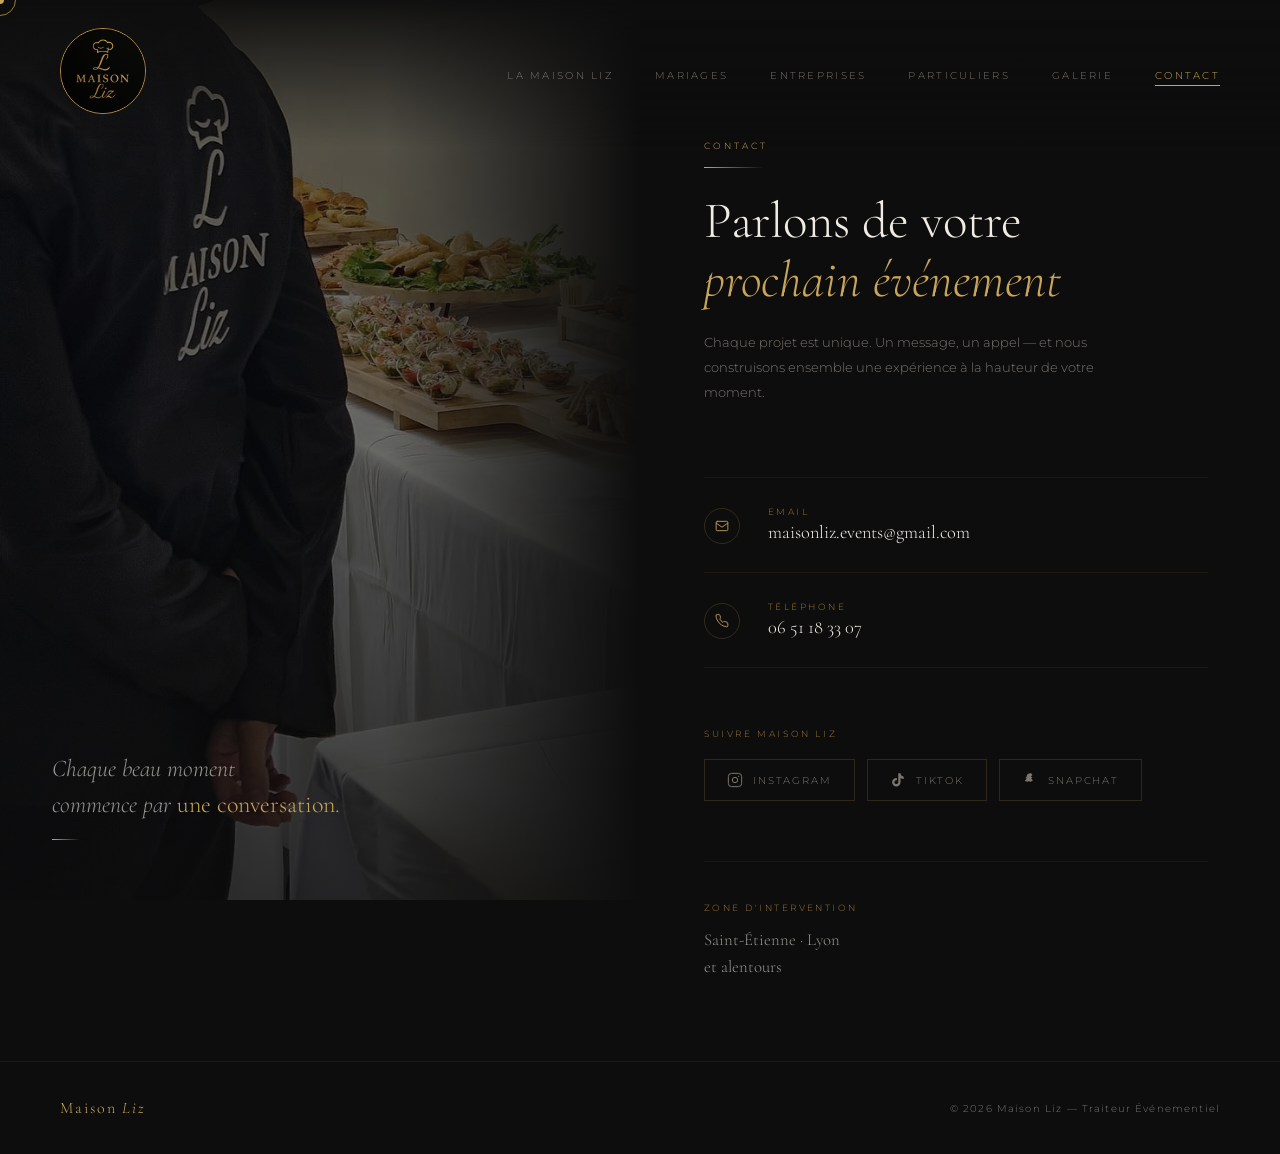
==== contact.html @ 55259a6e "Add files via upload" ====
<!DOCTYPE html>
<html lang="fr">
<head>
  <meta charset="UTF-8" />
  <meta name="viewport" content="width=device-width, initial-scale=1.0" />
  <title>Contact | Maison Liz</title>
  <link rel="preconnect" href="https://fonts.googleapis.com" />
  <link rel="preconnect" href="https://fonts.gstatic.com" crossorigin />
  <link href="https://fonts.googleapis.com/css2?family=Cormorant+Garamond:ital,wght@0,300;0,400;0,500;0,600;1,300;1,400&family=Montserrat:wght@200;300;400;500&display=swap" rel="stylesheet" />
  <link href="https://fonts.googleapis.com/css2?family=Cinzel:wght@400..900&family=Great+Vibes&display=swap" rel="stylesheet">
  <link rel="stylesheet" href="./styles.css">
  <link rel="icon" type="image/png" href="./assets/favicon.png">
  <meta name="description" content="Contactez Maison Liz pour imaginer ensemble une prestation traiteur élégante et adaptée à votre événement.">
  <meta property="og:image" content="./assets/contact.jpg">
</head>
<body>

  <div class="cursor" id="cursor"></div>
  <div class="cursor-ring" id="cursor-ring"></div>

  <!-- NAV -->
  <nav id="navbar">
    <a class="nav-logo" href="./index.html">
      <img src="./assets/logo.jpg" alt="Logo de Maison Liz">
    </a>
    <ul class="nav-links">
      <li><a href="./index.html">La Maison Liz</a></li>
      <li><a href="./mariages.html">Mariages</a></li>
      <li><a href="./entreprises.html">Entreprises</a></li>
      <li><a href="./particuliers.html">Particuliers</a></li>
      <li><a href="./galerie.html">Galerie</a></li>
      <li><a class="active" href="./contact.html">Contact</a></li>
    </ul>
    <button class="hamburger" id="hamburger" aria-label="Menu">
      <span></span><span></span><span></span>
    </button>
  </nav>

  <!-- MOBILE MENU -->
  <div class="mobile-menu" id="mobile-menu">
    <a onclick="closeMobile()" href="./index.html">La Maison Liz</a>
    <a onclick="closeMobile()" href="./mariages.html">Mariages</a>
    <a onclick="closeMobile()" href="./entreprises.html">Entreprises</a>
    <a onclick="closeMobile()" href="./particuliers.html">Particuliers</a>
    <a onclick="closeMobile()" href="./galerie.html">Galerie</a>
    <a class="active" onclick="closeMobile()" href="./contact.html">Contact</a>
  </div>

  <!-- ── LAYOUT PRINCIPAL ──────────────────────────────────── -->
  <div id="contact-page">

    <!-- COLONNE IMAGE -->
    <div class="contact-image-col">
      <div class="contact-image-photo"></div>
      <div class="contact-image-overlay"></div>
      <div class="contact-image-quote reveal">
        <p class="contact-image-quote-text">
          Chaque beau moment<br>commence par <em>une conversation.</em>
        </p>
        <div class="contact-image-quote-rule"></div>
      </div>
    </div>

    <!-- COLONNE CONTENU -->
    <div class="contact-content-col">

      <!-- Header -->
      <div class="contact-header reveal">
        <span class="section-label" style="margin-bottom:16px; display:block;">Contact</span>
        <div class="gold-rule" style="margin-bottom:24px;"></div>
        <h1 class="contact-title">
          Parlons de votre<br><em>prochain événement</em>
        </h1>
        <p class="contact-intro">
          Chaque projet est unique. Un message, un appel — et nous construisons
          ensemble une expérience à la hauteur de votre moment.
        </p>
      </div>

      <!-- Coordonnées -->
      <div class="contact-coords reveal reveal-delay-1">

        <a href="mailto:maisonliz.events@gmail.com" class="coord-item">
          <div class="coord-icon">
            <svg width="14" height="14" viewBox="0 0 24 24" fill="none"
              stroke="currentColor" stroke-width="1.5" stroke-linecap="round" stroke-linejoin="round">
              <rect x="2" y="4" width="20" height="16" rx="2"/>
              <path d="m2 7 10 7 10-7"/>
            </svg>
          </div>
          <div class="coord-body">
            <span class="coord-label">Email</span>
            <span class="coord-value">maisonliz.events@gmail.com</span>
          </div>
        </a>

        <a href="tel:+33651183307" class="coord-item">
          <div class="coord-icon">
            <svg width="14" height="14" viewBox="0 0 24 24" fill="none"
              stroke="currentColor" stroke-width="1.5" stroke-linecap="round" stroke-linejoin="round">
              <path d="M22 16.92v3a2 2 0 0 1-2.18 2 19.79 19.79 0 0 1-8.63-3.07A19.5 19.5 0 0 1 4.72 12 19.79 19.79 0 0 1 1.64 3.38 2 2 0 0 1 3.6 1h3a2 2 0 0 1 2 1.72c.127.96.361 1.903.7 2.81a2 2 0 0 1-.45 2.11L7.91 8.6a16 16 0 0 0 5.71 5.6l.92-.92a2 2 0 0 1 2.11-.45c.907.339 1.85.573 2.81.7A2 2 0 0 1 21.28 16"/>
            </svg>
          </div>
          <div class="coord-body">
            <span class="coord-label">Téléphone</span>
            <span class="coord-value">06 51 18 33 07</span>
          </div>
        </a>

      </div>

      <!-- Réseaux sociaux -->
      <div class="reveal reveal-delay-2">
        <span class="contact-socials-label">Suivre Maison Liz</span>
        <div class="contact-socials">

          <a href="https://www.instagram.com/maisonliz_events" target="_blank" class="social-btn">
            <span class="social-btn-icon">
              <svg class="icon-instagram" viewBox="0 0 24 24" width="16" height="16">
                <rect x="2" y="2" width="20" height="20" rx="5" ry="5"/>
                <circle cx="12" cy="12" r="4"/>
                <circle cx="17.5" cy="6.5" r="1" fill="currentColor" stroke="none"/>
              </svg>
            </span>
            Instagram
          </a>

          <a href="https://www.tiktok.com/@maisonliz_events" target="_blank" class="social-btn">
            <span class="social-btn-icon">
              <svg class="icon-tiktok" viewBox="0 0 24 24" width="16" height="16">
                <path d="M19.59 6.69a4.83 4.83 0 0 1-3.77-4.25V2h-3.45v13.67a2.89 2.89 0 0 1-2.88 2.5 2.89 2.89 0 0 1-2.89-2.89 2.89 2.89 0 0 1 2.89-2.89c.28 0 .54.04.79.1V9.01a6.33 6.33 0 0 0-.79-.05 6.34 6.34 0 0 0-6.34 6.34 6.34 6.34 0 0 0 6.34 6.34 6.34 6.34 0 0 0 6.33-6.34V9.05a8.17 8.17 0 0 0 4.78 1.53V7.13a4.85 4.85 0 0 1-1.01-.44z"/>
              </svg>
            </span>
            TikTok
          </a>

          <a href="https://www.snapchat.com/add/maisonliz_event" target="_blank" class="social-btn">
            <span class="social-btn-icon">
              <svg class="icon-snapchat" viewBox="0 0 24 24" width="16" height="16">
                <path d="M12.065 2C9.27 2 6.862 3.914 6.862 7.173v.78l-.83-.124c-.39-.062-.675.28-.675.624v.062c0 .344.22.625.57.75l.935.312c-.467 1.218-1.25 2.25-2.124 2.75-.312.187-.44.5-.312.843.249.624 1.03.936 2.186.78.094.5.44.843.936.843.22 0 .406-.062.623-.125.624-.25 1.155-.624 2.186-.624.97 0 1.56.374 2.186.624.217.063.404.125.623.125.78 0 1.093-.624 1.093-1.187.936.125 1.654-.125 1.935-.718.125-.312 0-.624-.312-.812-.873-.5-1.655-1.53-2.124-2.75l.935-.312c.344-.125.57-.405.57-.75v-.062c0-.344-.28-.687-.67-.625l-.836.125v-.78C17.137 3.914 14.733 2 12.065 2z"/>
              </svg>
            </span>
            Snapchat
          </a>

        </div>
      </div>

      <!-- Zone géographique -->
      <div class="contact-zone reveal reveal-delay-3">
        <span class="contact-zone-label">Zone d'intervention</span>
        <p class="contact-zone-text">
          Saint-Étienne · Lyon<br>
          et alentours
        </p>
      </div>

    </div>
  </div>

  <!-- FOOTER -->
  <footer>
    <span class="footer-logo">Maison <em style="font-style:italic">Liz</em></span>
    <span class="footer-copy">© 2026 Maison Liz — Traiteur Événementiel</span>
  </footer>

  <script>
    const cursor = document.getElementById('cursor');
    const ring   = document.getElementById('cursor-ring');
    let mx = 0, my = 0, rx = 0, ry = 0;
    document.addEventListener('mousemove', e => { mx = e.clientX; my = e.clientY; });
    function animCursor() {
      cursor.style.left = mx + 'px'; cursor.style.top = my + 'px';
      rx += (mx - rx) * .12; ry += (my - ry) * .12;
      ring.style.left = rx + 'px'; ring.style.top = ry + 'px';
      requestAnimationFrame(animCursor);
    }
    animCursor();

    const navbar = document.getElementById('navbar');
    window.addEventListener('scroll', () => {
      navbar.classList.toggle('scrolled', window.scrollY > 60);
    });

    const io = new IntersectionObserver(entries => {
      entries.forEach(e => {
        if (e.isIntersecting) { e.target.classList.add('visible'); io.unobserve(e.target); }
      });
    }, { threshold: .1 });
    document.querySelectorAll('.reveal').forEach(el => io.observe(el));

    const hamburger  = document.getElementById('hamburger');
    const mobileMenu = document.getElementById('mobile-menu');
    hamburger.addEventListener('click', () => mobileMenu.classList.toggle('open'));
    function closeMobile() { mobileMenu.classList.remove('open'); }
  </script>
</body>
</html>
---- styles.css ----
*, *::before, *::after { box-sizing: border-box; margin: 0; padding: 0; }

:root {
  --gold:       #c9a55a;
  --gold-light: #e8c97a;
  --gold-dim:   #9a7a3a;
  --dark:       #0d0d0d;
  --dark-2:     #141414;
  --dark-3:     #1a1a1a;
  --dark-4:     #222;
  --text:       #d4cfc8;
  --text-muted: #7a7570;
  --serif:      'Cormorant Garamond', Georgia, serif;
  --sans:       'Montserrat', sans-serif;
}

html { scroll-behavior: smooth; scroll-padding-top: calc(5.4rem + 28px) }

body {
  background: var(--dark);
  color: var(--text);
  font-family: var(--sans);
  font-weight: 300;
  overflow-x: hidden;
  cursor: none;
}

/* ─── CUSTOM CURSOR ─── */
.cursor {
  width: 8px; height: 8px;
  background: var(--gold);
  border-radius: 50%;
  position: fixed; top: 0; left: 0;
  pointer-events: none; z-index: 9999;
  transform: translate(-50%, -50%);
  transition: transform .15s ease, background .2s;
}
.cursor-ring {
  width: 32px; height: 32px;
  border: 1px solid var(--gold-dim);
  border-radius: 50%;
  position: fixed; top: 0; left: 0;
  pointer-events: none; z-index: 9998;
  transform: translate(-50%, -50%);
  transition: transform .4s ease, width .3s, height .3s, border-color .3s;
}
body:has(a:hover) .cursor-ring,
body:has(button:hover) .cursor-ring { width: 48px; height: 48px; border-color: var(--gold); }

/* ─── SCROLLBAR ─── */
::-webkit-scrollbar { width: 4px; }
::-webkit-scrollbar-track { background: var(--dark); }
::-webkit-scrollbar-thumb { background: var(--gold-dim); border-radius: 2px; }

/* ─── NAV ─── */
nav {
  position: fixed; top: 0; left: 0; right: 0;
  z-index: 100;
  padding: 28px 60px;
  display: flex; align-items: center; justify-content: space-between;
  background: linear-gradient(to bottom, rgba(13,13,13,.95) 0%, transparent 100%);
  transition: padding .4s, background .4s;
}
nav.scrolled {
  padding: 18px 60px;
  background: rgba(13,13,13,.97);
  border-bottom: 1px solid rgba(201,165,90,.12);
}
.nav-logo img {
  height: 5.4rem;
  border-radius: 50%;
  border: 1px solid #b88d46;
}
.nav-links { display: flex; gap: 42px; list-style: none; }
.nav-links a {
  font-size: .65rem;
  letter-spacing: .22em;
  text-transform: uppercase;
  color: var(--text-muted);
  text-decoration: none;
  transition: color .3s;
  position: relative;
}
.nav-links a::after {
  content: '';
  position: absolute; bottom: -4px; left: 0;
  width: 0; height: 1px;
  background: var(--gold);
  transition: width .3s ease;
}
.nav-links a:hover,
.mobile-menu a:hover,
.active { color: var(--gold) !important; }
.nav-links a:hover::after,
.active::after { width: 100% !important; }


/* ─── HERO ─── */
#hero {
  height: 100vh; min-height: 700px;
  display: flex; align-items: center; justify-content: center;
  position: relative; overflow: hidden;
  background: var(--dark);
}
.hero-bg {
  position: absolute; inset: 0;
  background:
    radial-gradient(ellipse 70% 60% at 50% 40%, rgba(201,165,90,.07) 0%, transparent 70%),
    radial-gradient(ellipse 40% 40% at 80% 20%, rgba(201,165,90,.04) 0%, transparent 60%);
}
.hero-grain {
  position: absolute; inset: 0;
  background-image: url("data:image/svg+xml,%3Csvg viewBox='0 0 256 256' xmlns='http://www.w3.org/2000/svg'%3E%3Cfilter id='n'%3E%3CfeTurbulence type='fractalNoise' baseFrequency='0.9' numOctaves='4' stitchTiles='stitch'/%3E%3C/filter%3E%3Crect width='100%25' height='100%25' filter='url(%23n)' opacity='0.04'/%3E%3C/svg%3E");
  opacity: .6;
  pointer-events: none;
}
.hero-line {
  position: absolute;
  background: linear-gradient(to right, transparent, var(--gold-dim), transparent);
  height: 1px; opacity: .25;
}
.hero-line:nth-child(1) { top: 22%; left: 5%; width: 25%; }
.hero-line:nth-child(2) { bottom: 28%; right: 5%; width: 20%; }
.hero-content {
  text-align: center; position: relative; z-index: 2;
  max-width: 800px; padding: 0 24px;
}
.hero-eyebrow {
  font-size: .6rem;
  letter-spacing: .35em;
  text-transform: uppercase;
  color: var(--gold);
  margin-bottom: 32px;
  opacity: 0;
  animation: fadeUp .9s .2s forwards;
}
.hero-title {
  font-family: "Cinzel", serif;
  font-size: clamp(3rem, 7vw, 6.5rem);
  font-weight: 300;
  line-height: 1.05;
  color: #f0ece4;
  margin-bottom: 8px;
  opacity: 0;
  animation: fadeUp 1s .4s forwards;
}
.hero-title span {
  color: var(--gold);
  font-style: italic;
  font-family: "Great Vibes", cursive;
}
.hero-sub {
  font-family: var(--serif);
  font-size: clamp(1rem, 2vw, 1.35rem);
  font-weight: 300;
  font-style: italic;
  color: var(--text-muted);
  margin-bottom: 52px;
  letter-spacing: .04em;
  opacity: 0;
  animation: fadeUp 1s .6s forwards;
}
.hero-divider {
  width: 1px; height: 60px;
  background: linear-gradient(to bottom, var(--gold), transparent);
  margin: 0 auto 52px;
  opacity: 0;
  animation: fadeIn 1s .8s forwards;
}

/* ─── BUTTONS ─── */
.btn-gold {
  display: inline-block;
  padding: 16px 44px;
  border: 1px solid var(--gold);
  color: var(--gold);
  font-family: var(--sans);
  font-size: .62rem;
  letter-spacing: .28em;
  text-transform: uppercase;
  text-decoration: none;
  background: transparent;
  cursor: none;
  position: relative;
  overflow: hidden;
  transition: color .4s;
  opacity: 0;
  animation: fadeUp 1s 1s forwards;
}
.btn-gold::before {
  content: '';
  position: absolute; inset: 0;
  background: var(--gold);
  transform: scaleX(0);
  transform-origin: left;
  transition: transform .4s ease;
  z-index: -1;
}
.btn-gold:hover { color: var(--dark); }
.btn-gold:hover::before { transform: scaleX(1); }

/* ─── SECTION BASE ─── */
section { padding: 120px 60px; }
.section-label {
  font-size: .58rem;
  letter-spacing: .32em;
  text-transform: uppercase;
  color: var(--gold);
  margin-bottom: 20px;
  display: block;
}
.section-title {
  font-family: var(--serif);
  font-size: clamp(2rem, 4vw, 3.2rem);
  font-weight: 300;
  color: #f0ece4;
  line-height: 1.2;
  margin-bottom: 28px;
}
.section-title em { color: var(--gold); font-style: italic; }
.section-body {
  font-size: .85rem;
  line-height: 1.9;
  color: var(--text-muted);
  max-width: 540px;
}
.gold-rule {
  width: 60px; height: 1px;
  background: linear-gradient(to right, var(--gold), transparent);
  margin-bottom: 32px;
}

/* ─── ABOUT ─── */
#about {
  display: grid; grid-template-columns: 1fr 1fr;
  gap: 80px; align-items: center;
  background: var(--dark-2);
  border-top: 1px solid rgba(201,165,90,.08);
  border-bottom: 1px solid rgba(201,165,90,.08);
}
.about-visual {
  position: relative;
  height: 460px;
}
.about-frame {
  position: absolute;
  border: 1px solid rgba(201,165,90,.25);
  border-radius: 2px;
}
.about-frame-1 {
  inset: 0;
  background: var(--dark-3);
  display: flex; align-items: center; justify-content: center;
  overflow: hidden;
}
.about-frame-2 {
  width: 70%; height: 70%;
  top: -24px; right: -24px;
  border-color: rgba(201,165,90,.12);
  pointer-events: none;
}
.about-logo-display {
  opacity: .75;
  filter: drop-shadow(0 0 40px rgba(201,165,90,.2));
  width: 100%; height: 100%;
  object-fit: cover;
  background: url("./assets/mains.jpg") bottom left / cover no-repeat;
}
.about-stat {
  margin-top: 48px;
  display: flex; gap: 48px;
}
.stat-num {
  font-family: var(--serif);
  font-size: 2.8rem;
  font-weight: 300;
  color: var(--gold);
  line-height: 1;
  display: block;
}
.stat-label {
  font-size: .6rem;
  letter-spacing: .2em;
  text-transform: uppercase;
  color: var(--text-muted);
  margin-top: 6px;
  display: block;
}

/* ─── IMAGE STRIP (homepage) ─── */
#image-strip {
  position: relative;
  height: 62vh; min-height: 420px;
  overflow: hidden;
  display: flex; align-items: flex-end;
}
.image-strip-photo {
  position: absolute; inset: 0;
  background: url('./assets/img4.jpg') center / cover no-repeat;
  transform: scale(1.06);
  filter: brightness(.55) saturate(.8);
  transition: transform 10s ease, filter .6s;
}
#image-strip:hover .image-strip-photo {
  transform: scale(1); filter: brightness(.65) saturate(.9);
}
.image-strip-overlay {
  position: absolute; inset: 0;
  background: linear-gradient(to top, rgba(13,13,13,.75) 0%, transparent 55%);
}
.image-strip-caption {
  position: relative; z-index: 2;
  padding: 56px 60px;
}
.image-strip-caption .strip-eyebrow {
  display: block;
  font-size: .58rem; letter-spacing: .32em; text-transform: uppercase;
  color: var(--gold); margin-bottom: 12px;
}
.image-strip-caption .strip-title {
  font-family: var(--serif);
  font-size: clamp(1.8rem, 4vw, 3.2rem);
  font-weight: 300; color: #f0ece4; line-height: 1.15;
}
.image-strip-caption .strip-title em { font-style: italic; color: var(--gold); }

/* ─── SIGNATURES ─── */
#signatures {
  background: var(--dark-2);
  border-top: 1px solid rgba(201,165,90,.08);
  border-bottom: 1px solid rgba(201,165,90,.08);
}
.signatures-header { margin-bottom: 72px; }
.signatures-grid {
  display: grid;
  grid-template-columns: repeat(3, 1fr);
  gap: 2px;
}
.sig-card {
  position: relative;
  aspect-ratio: 2 / 3;
  overflow: hidden;
  cursor: none;
}
.sig-card-photo {
  position: absolute; inset: 0;
  background-size: cover !important;
  background-position: center !important;
  filter: brightness(.5) saturate(.75);
  transform: scale(1.04);
  transition: transform .85s cubic-bezier(.25,.46,.45,.94), filter .6s;
}
.sig-card:hover .sig-card-photo {
  transform: scale(1); filter: brightness(.65) saturate(.9);
}
.sig-card-overlay {
  position: absolute; inset: 0;
  background: linear-gradient(to top, rgba(13,13,13,.82) 0%, rgba(13,13,13,.1) 55%, transparent 100%);
  transition: background .5s;
}
.sig-card:hover .sig-card-overlay {
  background: linear-gradient(to top, rgba(13,13,13,.88) 0%, rgba(13,13,13,.2) 55%, transparent 100%);
}
.sig-card-body {
  position: absolute; bottom: 0; left: 0; right: 0;
  padding: 36px 32px;
}
.sig-card-num {
  font-family: var(--serif);
  font-size: 4rem; font-weight: 300; line-height: 1;
  color: rgba(201,165,90,.12);
  display: block; margin-bottom: 2px;
  transition: color .4s;
}
.sig-card:hover .sig-card-num { color: rgba(201,165,90,.2); }
.sig-card-label {
  display: block; font-size: .55rem;
  letter-spacing: .3em; text-transform: uppercase;
  color: var(--gold); margin-bottom: 10px;
}
.sig-card-title {
  font-family: var(--serif);
  font-size: 1.65rem; font-weight: 400;
  color: #f0ece4; line-height: 1.15; margin-bottom: 14px;
}
.sig-card-desc {
  font-size: .75rem; font-weight: 300; line-height: 1.75;
  color: rgba(212,207,200,.5);
  max-height: 0; overflow: hidden;
  transition: max-height .55s ease, opacity .45s ease;
  opacity: 0;
}
.sig-card:hover .sig-card-desc { max-height: 90px; opacity: 1; }
.sig-card-link {
  display: inline-flex; align-items: center; gap: 8px;
  font-size: .58rem; letter-spacing: .2em; text-transform: uppercase;
  color: var(--gold); text-decoration: none;
  margin-top: 18px;
  opacity: 0; transform: translateY(6px);
  transition: opacity .4s .05s, transform .4s .05s, gap .3s;
}
.sig-card-link::after { content: '→'; }
.sig-card:hover .sig-card-link { opacity: 1; transform: translateY(0); }
.sig-card-link:hover { gap: 14px; }
.sig-photo-1 { background: url('./assets/mariages.jpg'); }
.sig-photo-2 { background: url('./assets/entreprises.jpg'); background-position: bottom !important; }
.sig-photo-3 { background: url('./assets/particuliers.jpg'); }

/* ─── PAGE HEADERS (sub-pages) ─── */
#page-header-mariages { padding: 160px 60px 80px; }
#page-header-entreprises {
  padding: 160px 60px 80px;
  border-bottom: 1px solid rgba(201,165,90,.07);
}
#page-header-part {
  padding: 160px 60px 80px;
  border-bottom: 1px solid rgba(201,165,90,.07);
}
.ph-body {
  margin-top: 20px;
  font-size: .85rem; font-weight: 300; line-height: 1.95;
  color: var(--text-muted); max-width: 520px;
}

/* ─── IMAGE STRIPS (entreprises & particuliers) ─── */
#image-strip-ent,
#image-strip-part {
  position: relative;
  height: 58vh; min-height: 380px;
  overflow: hidden; display: flex; align-items: flex-end;
}
.ent-strip-photo {
  position: absolute; inset: 0;
  background: url('./assets/img6.jpg') center / cover no-repeat;
  filter: brightness(.45) saturate(.75);
  transform: scale(1.05);
  transition: transform 10s ease, filter .6s;
}
#image-strip-ent:hover .ent-strip-photo {
  transform: scale(1); filter: brightness(.58) saturate(.85);
}
.ent-strip-overlay,
.part-strip-overlay {
  position: absolute; inset: 0;
  background: linear-gradient(to top, rgba(13,13,13,.8) 0%, transparent 55%);
}
.ent-strip-caption,
.part-strip-caption {
  position: relative; z-index: 2; padding: 52px 60px;
}
.ent-strip-eyebrow,
.part-strip-eyebrow {
  display: block; font-size: .58rem; letter-spacing: .32em;
  text-transform: uppercase; color: var(--gold); margin-bottom: 10px;
}
.ent-strip-title,
.part-strip-title {
  font-family: var(--serif);
  font-size: clamp(1.6rem, 3.5vw, 2.8rem); font-weight: 300;
  color: #f0ece4; line-height: 1.15;
}
.ent-strip-title em,
.part-strip-title em { font-style: italic; color: var(--gold); }

.part-strip-photo {
  position: absolute; inset: 0;
  background: url('./assets/img4.jpg') center / cover no-repeat;
  filter: brightness(.45) saturate(.8);
  transform: scale(1.05);
  transition: transform 10s ease, filter .6s;
}
#image-strip-part:hover .part-strip-photo {
  transform: scale(1); filter: brightness(.6) saturate(.9);
}

/* ─── PRESTATIONS CORPORATE (entreprises) ─── */
#prestations-ent {
  background: var(--dark-2);
  border-top: 1px solid rgba(201,165,90,.08);
  border-bottom: 1px solid rgba(201,165,90,.08);
}
.pe-header { margin-bottom: 80px; }
.pe-grid {
  display: grid;
  grid-template-columns: repeat(2, 1fr);
  gap: 2px;
}
.pe-card {
  background: var(--dark-3);
  padding: 52px 48px;
  position: relative; overflow: hidden;
  transition: background .4s;
}
.pe-card::after {
  content: '';
  position: absolute; bottom: 0; left: 0; right: 0; height: 1px;
  background: linear-gradient(to right, transparent, var(--gold), transparent);
  transform: scaleX(0); transform-origin: center;
  transition: transform .6s ease;
}
.pe-card:hover { background: var(--dark-4); }
.pe-card:hover::after { transform: scaleX(1); }
.pe-card-icon {
  font-size: .6rem; letter-spacing: .28em; text-transform: uppercase;
  color: var(--gold-dim); display: block; margin-bottom: 20px;
}
.pe-card-title {
  font-family: var(--serif);
  font-size: 1.55rem; font-weight: 400;
  color: #f0ece4; margin-bottom: 14px;
}
.pe-card-desc {
  font-size: .8rem; font-weight: 300; line-height: 1.9;
  color: var(--text-muted);
}
.pe-card-tag {
  display: inline-block; margin-top: 24px;
  font-size: .55rem; letter-spacing: .22em; text-transform: uppercase;
  color: var(--gold-dim); border: 1px solid rgba(201,165,90,.18);
  padding: 6px 16px;
}

/* ─── ENGAGEMENTS (entreprises) ─── */
#engagements-ent {
  display: grid; grid-template-columns: 1fr 1fr;
  min-height: 62vh; align-items: stretch;
}
.eng-image {
  position: relative; overflow: hidden;
}
.eng-image-photo {
  position: absolute; inset: 0;
  background: url('./assets/img2.jpg') center bottom / cover no-repeat;
  filter: brightness(.4) saturate(.7);
  transform: scale(1.05);
  transition: transform 9s ease;
}
#engagements-ent:hover .eng-image-photo { transform: scale(1); }
.eng-image-fade {
  position: absolute; inset: 0;
  background: linear-gradient(to right, transparent 55%, var(--dark) 100%);
}
.eng-text {
  padding: 100px 80px 100px 60px;
  display: flex; flex-direction: column; justify-content: center;
}
.eng-list {
  list-style: none; margin-top: 36px;
  display: flex; flex-direction: column;
}
.eng-item {
  display: flex; align-items: baseline; gap: 16px;
  padding: 24px 0;
  border-bottom: 1px solid rgba(201,165,90,.07);
}
.eng-item:last-child { border-bottom: none; }
.eng-bullet {
  flex-shrink: 0; width: 4px; height: 4px;
  border-radius: 50%; background: var(--gold); margin-top: 9px;
}
.eng-item strong {
  display: block; font-weight: 400;
  font-family: var(--serif);
  font-size: 1.1rem; color: #f0ece4; margin-bottom: 5px;
}
.eng-item span {
  font-size: .8rem; font-weight: 300; line-height: 1.8;
  color: var(--text-muted);
}

/* ─── CHIFFRES (entreprises) ─── */
#chiffres-ent {
  display: grid; grid-template-columns: repeat(4, 1fr);
  gap: 1px; background: rgba(201,165,90,.08);
  padding: 0;
}
.chiffre-block {
  background: var(--dark);
  padding: 64px 48px;
  display: flex; flex-direction: column;
  align-items: flex-start; gap: 8px;
  border-top: 1px solid rgba(201,165,90,.08);
  border-bottom: 1px solid rgba(201,165,90,.08);
  transition: background .4s;
}
.chiffre-block:hover { background: var(--dark-2); }
.chiffre-num {
  font-family: var(--serif);
  font-size: clamp(2.2rem, 4vw, 3.5rem); font-weight: 300;
  color: var(--gold); line-height: 1;
}
.chiffre-label {
  font-size: .62rem; letter-spacing: .2em; text-transform: uppercase;
  color: var(--text-muted); margin-top: 2px;
}

/* ─── IMAGE PLEINE LARGEUR (mariages) ─── */
#mariage-fullimg {
  position: relative; height: 55vh; min-height: 380px; overflow: hidden;
  display: flex; align-items: flex-end;
}
.mariage-fullimg-photo {
  position: absolute; inset: 0;
  background: url('./assets/img1.jpg') center / cover no-repeat;
  filter: brightness(.5) saturate(.8);
  transform: scale(1.05);
  transition: transform 10s ease;
}
#mariage-fullimg:hover .mariage-fullimg-photo { transform: scale(1); }
.mariage-fullimg-overlay {
  position: absolute; inset: 0;
  background: linear-gradient(to top, rgba(13,13,13,.8) 0%, transparent 55%);
}
.mariage-fullimg-caption {
  position: relative; z-index: 2; padding: 52px 60px;
}
.mariage-fullimg-caption .cap-eyebrow {
  display: block; font-size: .58rem; letter-spacing: .32em;
  text-transform: uppercase; color: var(--gold); margin-bottom: 10px;
}
.mariage-fullimg-caption .cap-title {
  font-family: var(--serif);
  font-size: clamp(1.6rem, 3.5vw, 2.8rem); font-weight: 300;
  color: #f0ece4; line-height: 1.15;
}
.mariage-fullimg-caption .cap-title em { font-style: italic; color: var(--gold); }

/* ─── ACCOMPAGNEMENT (mariages) ─── */
#accompagnement {
  background: var(--dark-2);
  border-top: 1px solid rgba(201,165,90,.08);
  display: grid; grid-template-columns: 1fr 1fr;
  min-height: 70vh; align-items: stretch;
}
.acc-image {
  position: relative; overflow: hidden;
}
.acc-image-photo {
  position: absolute; inset: 0;
  background: url('./assets/accompagnement.jpg') center / cover no-repeat;
  filter: brightness(.45) saturate(.75);
  transform: scale(1.05);
  transition: transform 8s ease;
}
#accompagnement:hover .acc-image-photo { transform: scale(1); }
.acc-image-fade {
  position: absolute; inset: 0;
  background: linear-gradient(to right, transparent 60%, var(--dark-2) 100%);
}
.acc-text {
  padding: 100px 80px 100px 60px;
  display: flex; flex-direction: column; justify-content: center;
}
.acc-list {
  list-style: none; margin-top: 36px;
  display: flex; flex-direction: column; gap: 22px;
}
.acc-list li {
  display: flex; align-items: baseline; gap: 16px;
  font-size: .82rem; font-weight: 300; line-height: 1.75;
  color: var(--text-muted);
  padding-bottom: 22px;
  border-bottom: 1px solid rgba(201,165,90,.07);
}
.acc-list li:last-child { border-bottom: none; padding-bottom: 0; }
.acc-list-bullet {
  flex-shrink: 0;
  width: 4px; height: 4px; border-radius: 50%;
  background: var(--gold); margin-top: 8px;
}
.acc-list strong {
  display: block; font-weight: 400;
  font-family: var(--serif);
  font-size: 1.1rem; color: #f0ece4; margin-bottom: 4px;
}

/* ─── CITATIONS ─── */
#citation-mariage {
  padding: 110px 60px;
  text-align: center;
  position: relative; overflow: hidden;
}
#citation-mariage::before {
  content: '❧';
  position: absolute; top: -10%; left: 50%;
  transform: translateX(-50%);
  font-size: 28vw; color: rgba(201,165,90,.025);
  pointer-events: none; user-select: none; line-height: 1;
}
.citation-inner { max-width: 720px; margin: 0 auto; position: relative; }
.citation-mark {
  font-family: var(--serif);
  font-size: 6rem; line-height: .4;
  color: rgba(201,165,90,.18); display: block; margin-bottom: 20px;
}
.citation-text {
  font-family: var(--serif);
  font-size: clamp(1.4rem, 3vw, 2.1rem);
  font-weight: 300; font-style: italic;
  color: #f0ece4; line-height: 1.55;
}
.citation-text em { color: var(--gold); font-style: normal; }
.citation-author {
  display: block; margin-top: 28px;
  font-size: .6rem; letter-spacing: .28em; text-transform: uppercase;
  color: var(--text-muted);
}
.citation-rule {
  width: 32px; height: 1px;
  background: linear-gradient(to right, transparent, var(--gold), transparent);
  margin: 20px auto 0;
}

#citation-part {
  text-align: center; position: relative; overflow: hidden;
}
#citation-part::before {
  content: '❧';
  position: absolute; top: -8%; left: 50%;
  transform: translateX(-50%);
  font-size: 26vw; color: rgba(201,165,90,.025);
  pointer-events: none; user-select: none; line-height: 1;
}
.cit-inner { max-width: 680px; margin: 0 auto; position: relative; }
.cit-mark {
  font-family: var(--serif);
  font-size: 5.5rem; line-height: .35;
  color: rgba(201,165,90,.15); display: block; margin-bottom: 18px;
}
.cit-text {
  font-family: var(--serif);
  font-size: clamp(1.35rem, 2.8vw, 2rem);
  font-weight: 300; font-style: italic;
  color: #f0ece4; line-height: 1.6;
}
.cit-text em { color: var(--gold); font-style: normal; }
.cit-rule {
  width: 32px; height: 1px;
  background: linear-gradient(to right, transparent, var(--gold), transparent);
  margin: 24px auto 0;
}

/* ─── IMAGE PLEINE LARGEUR (particuliers) ─── */
#part-fullimg {
  position: relative; height: 52vh; min-height: 360px;
  overflow: hidden; display: flex; align-items: flex-end;
}
.part-fullimg-photo {
  position: absolute; inset: 0;
  background: url('./assets/img7.jpg') center / cover no-repeat;
  filter: brightness(.45) saturate(.75);
  transform: scale(1.05);
  transition: transform 10s ease;
}
#part-fullimg:hover .part-fullimg-photo { transform: scale(1); }
.part-fullimg-overlay {
  position: absolute; inset: 0;
  background: linear-gradient(to top, rgba(13,13,13,.78) 0%, transparent 52%);
}
.part-fullimg-caption {
  position: relative; z-index: 2; padding: 52px 60px;
}
.part-fullimg-eyebrow {
  display: block; font-size: .58rem; letter-spacing: .32em;
  text-transform: uppercase; color: var(--gold); margin-bottom: 10px;
}
.part-fullimg-title {
  font-family: var(--serif);
  font-size: clamp(1.6rem, 3.5vw, 2.8rem); font-weight: 300;
  color: #f0ece4; line-height: 1.15;
}
.part-fullimg-title em { font-style: italic; color: var(--gold); }

/* ─── COMMENT ÇA MARCHE (particuliers) ─── */
#comment-ca-marche {
  background: var(--dark-2);
  border-top: 1px solid rgba(201,165,90,.08);
  border-bottom: 1px solid rgba(201,165,90,.08);
  display: grid; grid-template-columns: 1fr 1fr;
  min-height: 60vh; align-items: stretch;
}
.ccm-text {
  padding: 100px 80px 100px 60px;
  display: flex; flex-direction: column; justify-content: center;
}
.ccm-steps {
  margin-top: 40px;
  display: flex; flex-direction: column;
}
.ccm-step {
  display: flex; gap: 24px; align-items: baseline;
  padding: 24px 0;
  border-bottom: 1px solid rgba(201,165,90,.07);
}
.ccm-step:last-child { border-bottom: none; }
.ccm-step-num {
  font-family: var(--serif);
  font-size: 1.8rem; font-weight: 300; line-height: 1;
  color: rgba(201,165,90,.3); flex-shrink: 0; width: 28px;
}
.ccm-step-title {
  font-family: var(--serif);
  font-size: 1.1rem; font-weight: 400;
  color: #f0ece4; margin-bottom: 5px;
  display: block;
}
.ccm-step-text {
  font-size: .8rem; font-weight: 300; line-height: 1.8;
  color: var(--text-muted);
}
.ccm-image {
  position: relative; overflow: hidden;
  background: var(--dark-3);
}
.ccm-image-photo {
  position: absolute; inset: 0;
  background: url('./assets/img3.jpg') center / cover no-repeat;
  filter: brightness(.4) saturate(.7);
  transform: scale(1.05);
  transition: transform 9s ease;
}
#comment-ca-marche:hover .ccm-image-photo { transform: scale(1); }
.ccm-image-fade {
  position: absolute; inset: 0;
  background: linear-gradient(to left, transparent 55%, var(--dark-2) 100%);
}

/* ─── CTA CONTACT (mariages, entreprises, particuliers) ─── */
#cta-mariage,
#cta-ent,
#cta-part {
  text-align: center;
  background: var(--dark-2);
  border-top: 1px solid rgba(201,165,90,.08);
}

.cta-m-inner { max-width: 560px; margin: 0 auto; }
.cta-m-label {
  display: block; font-size: .58rem; letter-spacing: .32em;
  text-transform: uppercase; color: var(--gold); margin-bottom: 20px;
}
.cta-m-title {
  font-family: var(--serif);
  font-size: clamp(2rem, 4vw, 3rem); font-weight: 300;
  color: #f0ece4; line-height: 1.2; margin-bottom: 20px;
}
.cta-m-title em { font-style: italic; color: var(--gold); }
.cta-m-body {
  font-size: .82rem; font-weight: 300; line-height: 1.9;
  color: var(--text-muted); margin-bottom: 52px;
}
.cta-m-actions {
  display: flex; justify-content: center; align-items: center;
  gap: 32px; flex-wrap: wrap;
}
.cta-m-divider {
  width: 1px; height: 24px; background: rgba(201,165,90,.2);
}
.cta-m-contact-item { text-align: center; }
.cta-m-contact-label {
  display: block; font-size: .52rem; letter-spacing: .28em;
  text-transform: uppercase; color: var(--gold-dim); margin-bottom: 8px;
}
.cta-m-contact-value {
  font-family: var(--serif);
  font-size: 1rem; color: var(--text);
  text-decoration: none; transition: color .3s;
}
.cta-m-contact-value:hover { color: var(--gold); }

.cta-e-inner { max-width: 580px; margin: 0 auto; }
.cta-e-title {
  font-family: var(--serif);
  font-size: clamp(2rem, 4vw, 3rem); font-weight: 300;
  color: #f0ece4; line-height: 1.2; margin-bottom: 20px;
}
.cta-e-title em { font-style: italic; color: var(--gold); }
.cta-e-body {
  font-size: .82rem; font-weight: 300; line-height: 1.9;
  color: var(--text-muted); margin-bottom: 52px;
}
.cta-e-actions {
  display: flex; justify-content: center; align-items: center;
  gap: 32px; flex-wrap: wrap;
}
.cta-e-sep { width: 1px; height: 24px; background: rgba(201,165,90,.2); }
.cta-e-contact { text-align: center; }
.cta-e-contact-label {
  display: block; font-size: .52rem; letter-spacing: .28em;
  text-transform: uppercase; color: var(--gold-dim); margin-bottom: 8px;
}
.cta-e-contact-value {
  font-family: var(--serif);
  font-size: 1rem; color: var(--text);
  text-decoration: none; transition: color .3s;
}
.cta-e-contact-value:hover { color: var(--gold); }

.cta-p-inner { max-width: 560px; margin: 0 auto; }
.cta-p-title {
  font-family: var(--serif);
  font-size: clamp(2rem, 4vw, 3rem); font-weight: 300;
  color: #f0ece4; line-height: 1.2; margin-bottom: 20px;
}
.cta-p-title em { font-style: italic; color: var(--gold); }
.cta-p-body {
  font-size: .82rem; font-weight: 300; line-height: 1.9;
  color: var(--text-muted); margin-bottom: 52px;
}
.cta-p-actions {
  display: flex; justify-content: center; align-items: center;
  gap: 32px; flex-wrap: wrap;
}
.cta-p-sep { width: 1px; height: 24px; background: rgba(201,165,90,.2); }
.cta-p-contact { text-align: center; }
.cta-p-contact-label {
  display: block; font-size: .52rem; letter-spacing: .28em;
  text-transform: uppercase; color: var(--gold-dim); margin-bottom: 8px;
}
.cta-p-contact-value {
  font-family: var(--serif);
  font-size: 1rem; color: var(--text);
  text-decoration: none; transition: color .3s;
}
.cta-p-contact-value:hover { color: var(--gold); }

/* ─── GALERIE ─── */
#galerie { background: var(--dark-2); }
.galerie-header { margin-bottom: 60px; }
.galerie-grid {
  display: grid;
  grid-template-columns: repeat(4, 1fr);
  grid-template-rows: 240px 240px;
  gap: 3px;
}
#galerie-item-1 { background: url("./assets/img4.jpg"); }
#galerie-item-2 { background: url("./assets/img2.jpg"); background-position: bottom !important; }
#galerie-item-3 { background: url("./assets/img3.jpg"); }
#galerie-item-4 { background: url("./assets/img5.jpg"); }
#galerie-item-5 { background: url("./assets/img6.jpg"); background-position: top 35% center !important; }
#galerie-item-6 { background: url("./assets/img7.jpg"); }
.galerie-item {
  position: relative; overflow: hidden;
  background: var(--dark-3);
  background-position: center !important;
  background-size: cover !important;
  cursor: none;
}
.galerie-item:nth-child(1) { grid-column: span 2; grid-row: span 2; }
.galerie-item:nth-child(4) { grid-column: span 2; }
.galerie-overlay {
  position: absolute; inset: 0;
  background: linear-gradient(to top, rgba(13,13,13,.6) 0%, transparent 50%);
  opacity: 0; transition: opacity .4s;
  display: flex; align-items: flex-end; padding: 24px;
}
.galerie-item:hover .galerie-overlay { opacity: 1; }
.galerie-overlay span {
  font-size: .6rem;
  letter-spacing: .22em;
  text-transform: uppercase;
  color: var(--gold);
}
.social-link-gallery {
  color: var(--gold);
  text-decoration: none;
  transition: color 375ms;
}
.social-link-gallery:hover { color: var(--text-muted); }

/* ─── CONTACT ─── */


/* ─── LAYOUT PRINCIPAL ─── */
#contact-page {
  display: grid;
  grid-template-columns: 1fr 1fr;
  min-height: 100vh;
  padding: 0;
}

/* ─── COLONNE IMAGE ─── */
.contact-image-col {
  position: sticky; top: 0;
  height: 100vh; overflow: hidden;
}
.contact-image-photo {
  position: absolute; inset: 0;
  background: url('./assets/contact.jpg') center left / cover no-repeat;
  filter: brightness(.45) saturate(.75);
  transform: scale(1.04);
  transition: transform 12s ease;
}
.contact-image-col:hover .contact-image-photo { transform: scale(1); }
.contact-image-overlay {
  position: absolute; inset: 0;
  background:
    linear-gradient(to right, transparent 60%, var(--dark) 100%),
    linear-gradient(to top, rgba(13,13,13,.6) 0%, transparent 50%);
}
/* Quote flottante dans l'image */
.contact-image-quote {
  position: absolute; bottom: 60px; left: 52px; right: 80px; z-index: 2;
}
.contact-image-quote-text {
  font-family: 'Cormorant Garamond', serif;
  font-size: clamp(1.1rem, 2vw, 1.5rem); font-weight: 300;
  font-style: italic; line-height: 1.5;
  color: rgba(240,236,228,.6);
}
.contact-image-quote-text em { color: var(--gold); font-style: normal; }
.contact-image-quote-rule {
  width: 28px; height: 1px;
  background: linear-gradient(to right, var(--gold), transparent);
  margin-top: 16px;
}

/* ─── COLONNE CONTENU ─── */
.contact-content-col {
  padding: 140px 72px 80px 64px;
  display: flex; flex-direction: column;
  justify-content: flex-start;
  background: var(--dark);
}

/* ─── HEADER ─── */
.contact-header { margin-bottom: 72px; }
.contact-title {
  font-family: 'Cormorant Garamond', serif;
  font-size: clamp(2.2rem, 4vw, 3.4rem); font-weight: 300;
  line-height: 1.15; color: #f0ece4;
  margin-bottom: 20px;
}
.contact-title em { font-style: italic; color: var(--gold); }
.contact-intro {
  font-size: .83rem; font-weight: 300; line-height: 1.9;
  color: var(--text-muted); max-width: 400px;
}

/* ─── COORDONNÉES ─── */
.contact-coords {
  display: flex; flex-direction: column; gap: 0;
  margin-bottom: 60px;
}
.coord-item {
  display: flex; align-items: flex-start; gap: 28px;
  padding: 28px 0;
  border-bottom: 1px solid rgba(201,165,90,.08);
  transition: border-color .3s;
  text-decoration: none;
}
.coord-item:first-child { border-top: 1px solid rgba(201,165,90,.08); }
.coord-item:hover { border-bottom-color: rgba(201,165,90,.2); }
.coord-icon {
  flex-shrink: 0; width: 36px; height: 36px;
  border: 1px solid rgba(201,165,90,.2); border-radius: 50%;
  display: flex; align-items: center; justify-content: center;
  font-size: .6rem; color: var(--gold);
  transition: background .3s, border-color .3s;
  margin-top: 2px;
}
.coord-item:hover .coord-icon {
  background: rgba(201,165,90,.08); border-color: var(--gold);
}
.coord-body { display: flex; flex-direction: column; gap: 4px; }
.coord-label {
  font-size: .55rem; letter-spacing: .28em; text-transform: uppercase;
  color: var(--gold-dim);
}
.coord-value {
  font-family: 'Cormorant Garamond', serif;
  font-size: 1.15rem; font-weight: 300; color: #f0ece4;
  transition: color .3s;
}
.coord-item:hover .coord-value { color: var(--gold); }

/* ─── RÉSEAUX SOCIAUX ─── */
.contact-socials-label {
  font-size: .58rem; letter-spacing: .28em; text-transform: uppercase;
  color: var(--gold-dim); display: block; margin-bottom: 20px;
}
.contact-socials {
  display: flex; gap: 12px; flex-wrap: wrap;
  margin-bottom: 60px;
}
.social-btn {
  display: inline-flex; align-items: center; gap: 10px;
  padding: 12px 22px;
  border: 1px solid rgba(201,165,90,.18);
  font-size: .65rem; font-weight: 300; letter-spacing: .18em;
  text-transform: uppercase; color: var(--text-muted);
  text-decoration: none;
  transition: border-color .3s, color .3s, background .3s;
}
.social-btn:hover {
  border-color: var(--gold); color: var(--gold);
  background: rgba(201,165,90,.04);
}
.social-btn-icon {
  width: 16px; height: 16px;
  display: flex; align-items: center; justify-content: center;
  flex-shrink: 0;
}
/* Instagram icon */
.icon-instagram { stroke: currentColor; fill: none; stroke-width: 1.5; }
/* TikTok icon */
.icon-tiktok { fill: currentColor; }
/* Snapchat icon */
.icon-snapchat { fill: currentColor; }

/* ─── ZONE & INFOS ─── */
.contact-zone {
  padding-top: 40px;
  border-top: 1px solid rgba(201,165,90,.08);
}
.contact-zone-label {
  font-size: .55rem; letter-spacing: .28em; text-transform: uppercase;
  color: var(--gold-dim); display: block; margin-bottom: 14px;
}
.contact-zone-text {
  font-family: 'Cormorant Garamond', serif;
  font-size: 1.05rem; font-weight: 300; color: rgba(240,236,228,.6);
  line-height: 1.6;
}
/* ─── FOOTER ─── */
footer {
  padding: 36px 60px;
  border-top: 1px solid rgba(201,165,90,.08);
  display: flex; align-items: center; justify-content: space-between;
  background: var(--dark);
}
.footer-logo {
  font-family: var(--serif);
  font-size: 1rem;
  color: var(--gold);
  letter-spacing: .12em;
}
.footer-copy {
  font-size: .6rem;
  letter-spacing: .12em;
  color: var(--text-muted);
}

/* ─── REVEAL ANIMATIONS ─── */
.reveal {
  opacity: 0;
  transform: translateY(32px);
  transition: opacity .9s ease, transform .9s ease;
}
.reveal.visible { opacity: 1; transform: translateY(0); }
.reveal-delay-1 { transition-delay: .1s; }
.reveal-delay-2 { transition-delay: .22s; }
.reveal-delay-3 { transition-delay: .36s; }
.reveal-delay-4 { transition-delay: .5s; }

@keyframes fadeUp {
  from { opacity: 0; transform: translateY(24px); }
  to   { opacity: 1; transform: translateY(0); }
}
@keyframes fadeIn {
  from { opacity: 0; }
  to   { opacity: 1; }
}

/* ─── MOBILE MENU ─── */
.hamburger {
  display: none; flex-direction: column; gap: 5px;
  background: none; border: none; cursor: none; padding: 4px;
}
.hamburger span {
  display: block; width: 24px; height: 1px;
  background: var(--gold); transition: all .3s;
}
.mobile-menu {
  display: flex;
  position: fixed; inset: 0;
  background: rgba(13,13,13,.98);
  z-index: 99;
  flex-direction: column;
  align-items: center; justify-content: center; gap: 40px;
  opacity: 0;
  visibility: hidden;
  pointer-events: none;
  transition: opacity 0.4s ease, visibility 0.4s ease;
}
.mobile-menu.open {
  opacity: 1;
  visibility: visible;
  pointer-events: auto;
}
.mobile-menu a {
  font-family: var(--serif); font-size: 2rem;
  color: var(--text); text-decoration: none;
  transition: color .3s, opacity 0.4s ease, transform 0.4s ease;
  opacity: 0;
  transform: translateY(16px);
}
.mobile-menu a:hover { color: var(--gold); }
.mobile-menu.open a { opacity: 1; transform: translateY(0); }
.mobile-menu.open a:nth-child(1) { transition-delay: 0.10s; }
.mobile-menu.open a:nth-child(2) { transition-delay: 0.18s; }
.mobile-menu.open a:nth-child(3) { transition-delay: 0.26s; }
.mobile-menu.open a:nth-child(4) { transition-delay: 0.34s; }
.mobile-menu.open a:nth-child(5) { transition-delay: 0.42s; }
.mobile-menu.open a:nth-child(6) { transition-delay: 0.50s; }

/* ─── RESPONSIVE ─── */
@media (max-width: 1024px) {
  section { padding: 90px 40px; }
  nav, nav.scrolled { padding: 22px 40px; }
  footer { padding: 28px 40px; }

  /* Index */
  #about { grid-template-columns: 1fr; gap: 60px; }
  .about-frame-2 { display: none; }
  .about-visual { height: 320px; }
  .signatures-grid { grid-template-columns: 1fr; }
  .sig-card { aspect-ratio: 3 / 2; }
  .sig-card-photo { background-position: center !important; }
  .image-strip-caption { padding: 40px; }

  /* Galerie */
  .galerie-grid { grid-template-columns: 1fr 1fr; grid-template-rows: auto; }
  .galerie-item:nth-child(1) { grid-column: span 2; grid-row: span 1; height: 280px; }
  .galerie-item:nth-child(4) { grid-column: span 2; }

  /* Entreprises */
  #page-header-entreprises { padding: 130px 40px 70px; }
  .pe-grid { grid-template-columns: 1fr; }
  #engagements-ent { grid-template-columns: 1fr; }
  .eng-image { height: 320px; }
  .eng-image-fade { background: linear-gradient(to bottom, transparent 60%, var(--dark) 100%); }
  .eng-text { padding: 60px 40px; }
  #chiffres-ent { grid-template-columns: repeat(2, 1fr); }
  .ent-strip-caption { padding: 36px 40px; }

  /* Mariages */
  #accompagnement { grid-template-columns: 1fr; }
  .acc-image { height: 320px; }
  .acc-image-fade { background: linear-gradient(to bottom, transparent 60%, var(--dark-2) 100%); }
  .acc-text { padding: 60px 40px; }

  /* Particuliers */
  #page-header-part { padding: 130px 40px 70px; }
  #comment-ca-marche { grid-template-columns: 1fr; }
  .ccm-image { height: 300px; order: -1; }
  .ccm-image-fade { background: linear-gradient(to bottom, transparent 60%, var(--dark-2) 100%); }
  .ccm-text { padding: 60px 40px; }
  .part-strip-caption { padding: 36px 40px; }
  .part-fullimg-caption { padding: 36px 40px; }

  /* Contact */
    #contact-page { grid-template-columns: 1fr; }
    .contact-image-col {
      position: relative; height: 52vh; min-height: 340px;
    }
    .contact-image-overlay {
      background: linear-gradient(to bottom, transparent 40%, var(--dark) 100%);
    }
    .contact-image-quote { bottom: 32px; left: 32px; right: 32px; }
    .contact-content-col { padding: 60px 40px 72px; }

}

@media (max-width: 768px) {
  section { padding: 72px 24px; }
  nav, nav.scrolled { padding: 20px 24px; }
  footer { padding: 24px; flex-direction: column; gap: 12px; text-align: center; }
  .nav-links { display: none; }
  .hamburger { display: flex; }
  .hero-title { font-size: clamp(2.4rem, 10vw, 3.6rem); }
  .contact-details { gap: 36px; }
  .sig-card-desc { max-height: 90px; opacity: 1; }
  .sig-card-link { opacity: 1; transform: none; }
  .image-strip-caption { padding: 28px 24px; }

  /* Galerie */
  .galerie-grid { grid-template-columns: 1fr 1fr; grid-template-rows: auto; }
  .galerie-item { height: 180px !important; }
  .galerie-item:nth-child(1) { grid-column: span 2; }
  .galerie-item:nth-child(4) { grid-column: span 2; }
  .about-stat { gap: 28px; }

  /* Entreprises */
  #page-header-entreprises { padding: 120px 24px 60px; }
  .eng-text { padding: 60px 24px; }
  #chiffres-ent { grid-template-columns: 1fr 1fr; }
  .chiffre-block { padding: 44px 28px; }
  .ent-strip-caption { padding: 28px 24px; }
  .cta-e-actions { flex-direction: column; gap: 20px; }
  .cta-e-sep { display: none; }

  /* Mariages */
  #page-header-mariages { padding: 120px 24px 60px; }
  #cta-mariage, #citation-mariage { padding: 80px 24px; }
  .mariage-fullimg-caption { padding: 32px 24px; }
  .cta-m-actions { flex-direction: column; gap: 20px; }
  .cta-m-divider { display: none; }
  .acc-text { padding: 60px 24px; }

  /* Particuliers */
  #page-header-part { padding: 120px 24px 60px; }
  .ccm-text { padding: 60px 24px; }
  .part-strip-caption { padding: 28px 24px; }
  .part-fullimg-caption { padding: 28px 24px; }
  .cta-p-actions { flex-direction: column; gap: 20px; }
  .cta-p-sep { display: none; }
  #citation-part { padding: 72px 24px; }

  /* Contact */
    .contact-content-col { padding: 48px 24px 64px; }
    .contact-image-quote { display: none; }
    .contact-socials { gap: 8px; }
    .social-btn { padding: 10px 16px; }
}

@media (hover: none) and (pointer: coarse) {
  .cursor, .cursor-ring { display: none !important; }
}
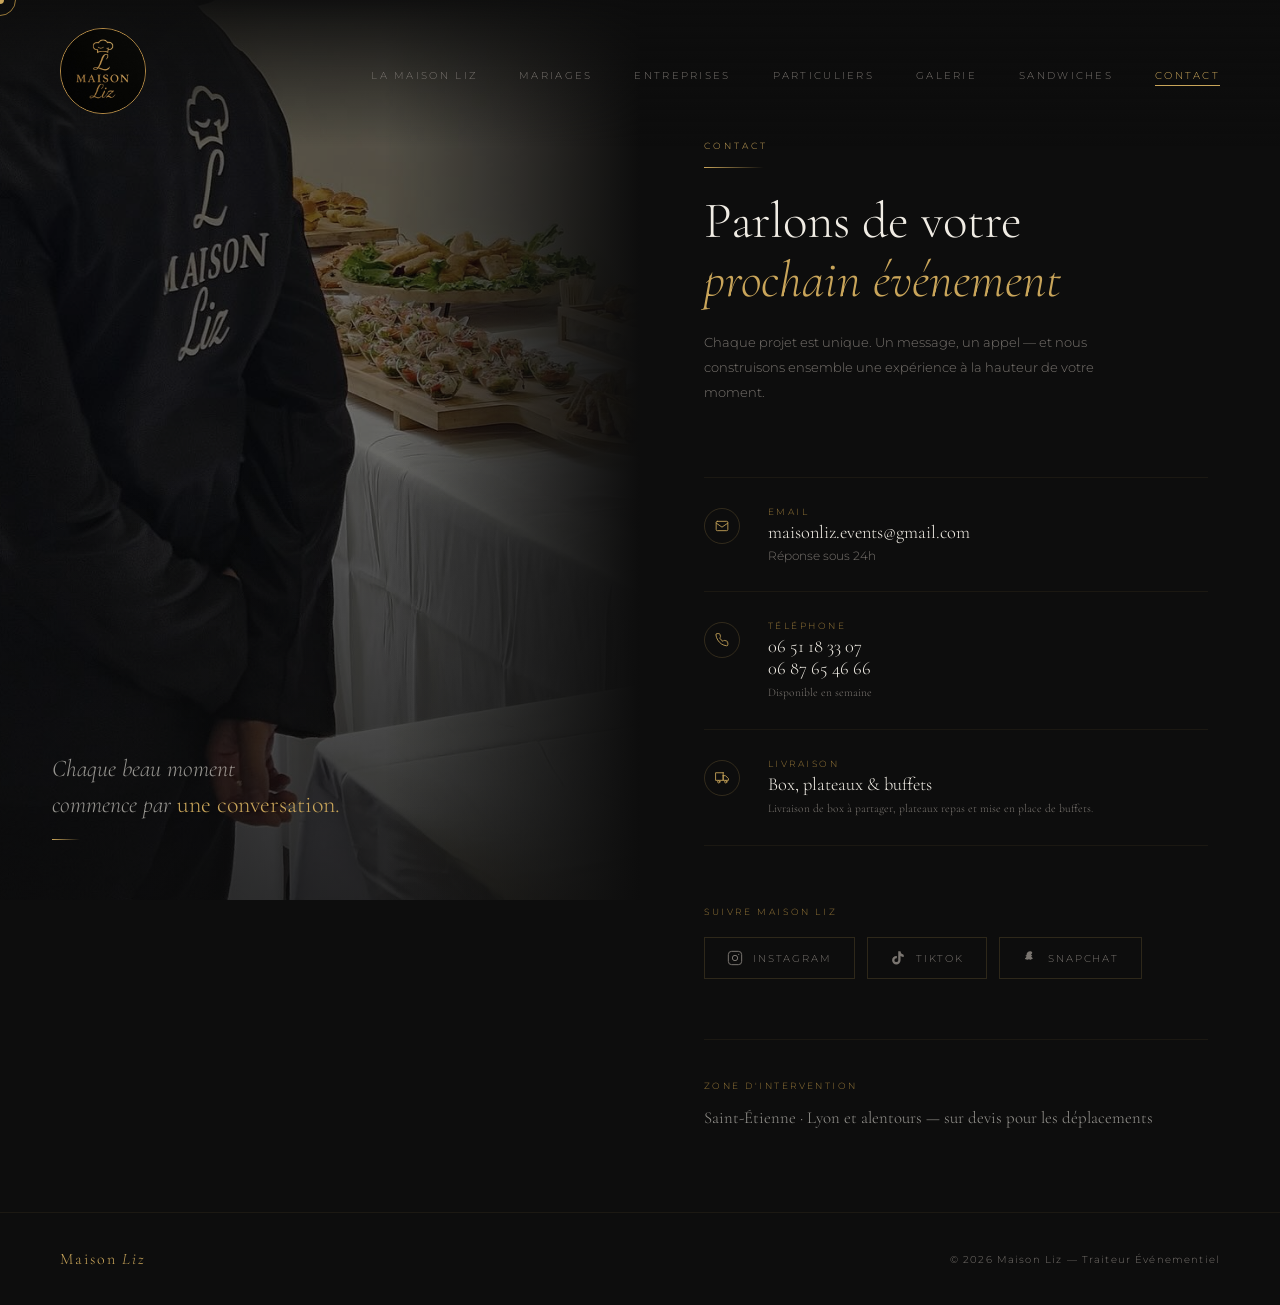
==== commit 4d88ab16: "Add files via upload" ====
--- a/contact.html
+++ b/contact.html
@@ -10,8 +10,183 @@
   <link href="https://fonts.googleapis.com/css2?family=Cinzel:wght@400..900&family=Great+Vibes&display=swap" rel="stylesheet">
   <link rel="stylesheet" href="./styles.css">
   <link rel="icon" type="image/png" href="./assets/favicon.png">
-  <meta name="description" content="Contactez Maison Liz pour imaginer ensemble une prestation traiteur élégante et adaptée à votre événement.">
-  <meta property="og:image" content="./assets/contact.jpg">
+
+  <style>
+    /* ─── LAYOUT PRINCIPAL ─── */
+    #contact-page {
+      display: grid;
+      grid-template-columns: 1fr 1fr;
+      min-height: 100vh;
+      padding: 0;
+    }
+
+    /* ─── COLONNE IMAGE ─── */
+    .contact-image-col {
+      position: sticky; top: 0;
+      height: 100vh; overflow: hidden;
+    }
+    .contact-image-photo {
+      position: absolute; inset: 0;
+      background: url('./assets/contact.jpg') left / cover no-repeat;
+      filter: brightness(.45) saturate(.75);
+      transform: scale(1.04);
+      transition: transform 12s ease;
+    }
+    .contact-image-col:hover .contact-image-photo { transform: scale(1); }
+    .contact-image-overlay {
+      position: absolute; inset: 0;
+      background:
+        linear-gradient(to right, transparent 60%, var(--dark) 100%),
+        linear-gradient(to top, rgba(13,13,13,.6) 0%, transparent 50%);
+    }
+    /* Quote flottante dans l'image */
+    .contact-image-quote {
+      position: absolute; bottom: 60px; left: 52px; right: 80px; z-index: 2;
+    }
+    .contact-image-quote-text {
+      font-family: 'Cormorant Garamond', serif;
+      font-size: clamp(1.1rem, 2vw, 1.5rem); font-weight: 300;
+      font-style: italic; line-height: 1.5;
+      color: rgba(240,236,228,.6);
+    }
+    .contact-image-quote-text em { color: var(--gold); font-style: normal; }
+    .contact-image-quote-rule {
+      width: 28px; height: 1px;
+      background: linear-gradient(to right, var(--gold), transparent);
+      margin-top: 16px;
+    }
+
+    /* ─── COLONNE CONTENU ─── */
+    .contact-content-col {
+      padding: 140px 72px 80px 64px;
+      display: flex; flex-direction: column;
+      justify-content: flex-start;
+      background: var(--dark);
+    }
+
+    /* ─── HEADER ─── */
+    .contact-header { margin-bottom: 72px; }
+    .contact-title {
+      font-family: 'Cormorant Garamond', serif;
+      font-size: clamp(2.2rem, 4vw, 3.4rem); font-weight: 300;
+      line-height: 1.15; color: #f0ece4;
+      margin-bottom: 20px;
+    }
+    .contact-title em { font-style: italic; color: var(--gold); }
+    .contact-intro {
+      font-size: .83rem; font-weight: 300; line-height: 1.9;
+      color: var(--text-muted); max-width: 400px;
+    }
+
+    /* ─── COORDONNÉES ─── */
+    .contact-coords {
+      display: flex; flex-direction: column; gap: 0;
+      margin-bottom: 60px;
+    }
+    .coord-item {
+      display: flex; align-items: flex-start; gap: 28px;
+      padding: 28px 0;
+      border-bottom: 1px solid rgba(201,165,90,.08);
+      transition: border-color .3s;
+      text-decoration: none;
+    }
+    .coord-item:first-child { border-top: 1px solid rgba(201,165,90,.08); }
+    .coord-item:hover { border-bottom-color: rgba(201,165,90,.2); }
+    .coord-icon {
+      flex-shrink: 0; width: 36px; height: 36px;
+      border: 1px solid rgba(201,165,90,.2); border-radius: 50%;
+      display: flex; align-items: center; justify-content: center;
+      font-size: .6rem; color: var(--gold);
+      transition: background .3s, border-color .3s;
+      margin-top: 2px;
+    }
+    .coord-item:hover .coord-icon {
+      background: rgba(201,165,90,.08); border-color: var(--gold);
+    }
+    .coord-body { display: flex; flex-direction: column; gap: 4px; }
+    .coord-label {
+      font-size: .55rem; letter-spacing: .28em; text-transform: uppercase;
+      color: var(--gold-dim);
+    }
+    .coord-value {
+      font-family: 'Cormorant Garamond', serif;
+      font-size: 1.15rem; font-weight: 300; color: #f0ece4;
+      transition: color .3s;
+    }
+    .coord-item:hover .coord-value { color: var(--gold); }
+    .coord-sub {
+      font-size: .72rem; font-weight: 300; color: var(--text-muted);
+      margin-top: 2px;
+    }
+
+    /* ─── RÉSEAUX SOCIAUX ─── */
+    .contact-socials-label {
+      font-size: .58rem; letter-spacing: .28em; text-transform: uppercase;
+      color: var(--gold-dim); display: block; margin-bottom: 20px;
+    }
+    .contact-socials {
+      display: flex; gap: 12px; flex-wrap: wrap;
+      margin-bottom: 60px;
+    }
+    .social-btn {
+      display: inline-flex; align-items: center; gap: 10px;
+      padding: 12px 22px;
+      border: 1px solid rgba(201,165,90,.18);
+      font-size: .65rem; font-weight: 300; letter-spacing: .18em;
+      text-transform: uppercase; color: var(--text-muted);
+      text-decoration: none;
+      transition: border-color .3s, color .3s, background .3s;
+    }
+    .social-btn:hover {
+      border-color: var(--gold); color: var(--gold);
+      background: rgba(201,165,90,.04);
+    }
+    .social-btn-icon {
+      width: 16px; height: 16px;
+      display: flex; align-items: center; justify-content: center;
+      flex-shrink: 0;
+    }
+    /* Instagram icon */
+    .icon-instagram { stroke: currentColor; fill: none; stroke-width: 1.5; }
+    /* TikTok icon */
+    .icon-tiktok { fill: currentColor; }
+    /* Snapchat icon */
+    .icon-snapchat { fill: currentColor; }
+
+    /* ─── ZONE & INFOS ─── */
+    .contact-zone {
+      padding-top: 40px;
+      border-top: 1px solid rgba(201,165,90,.08);
+    }
+    .contact-zone-label {
+      font-size: .55rem; letter-spacing: .28em; text-transform: uppercase;
+      color: var(--gold-dim); display: block; margin-bottom: 14px;
+    }
+    .contact-zone-text {
+      font-family: 'Cormorant Garamond', serif;
+      font-size: 1.05rem; font-weight: 300; color: rgba(240,236,228,.6);
+      line-height: 1.6;
+    }
+
+    /* ─── MOBILE ─── */
+    @media (max-width: 1024px) {
+      #contact-page { grid-template-columns: 1fr; }
+      .contact-image-col {
+        position: relative; height: 52vh; min-height: 340px;
+      }
+      .contact-image-overlay {
+        background: linear-gradient(to bottom, transparent 40%, var(--dark) 100%);
+      }
+      .contact-image-quote { bottom: 32px; left: 32px; right: 32px; }
+      .contact-content-col { padding: 60px 40px 72px; }
+    }
+    @media (max-width: 768px) {
+      .contact-content-col { padding: 48px 24px 64px; }
+      .contact-image-quote { display: none; }
+      .contact-socials { gap: 8px; }
+      .social-btn { padding: 10px 16px; }
+    }
+  </style>
 </head>
 <body>
 
@@ -29,6 +204,7 @@
       <li><a href="./entreprises.html">Entreprises</a></li>
       <li><a href="./particuliers.html">Particuliers</a></li>
       <li><a href="./galerie.html">Galerie</a></li>
+      <li><a href="./sandwich.html">Sandwiches</a></li>
       <li><a class="active" href="./contact.html">Contact</a></li>
     </ul>
     <button class="hamburger" id="hamburger" aria-label="Menu">
@@ -43,6 +219,7 @@
     <a onclick="closeMobile()" href="./entreprises.html">Entreprises</a>
     <a onclick="closeMobile()" href="./particuliers.html">Particuliers</a>
     <a onclick="closeMobile()" href="./galerie.html">Galerie</a>
+    <a onclick="closeMobile()" href="./sandwich.html">Sandwiches</a>
     <a class="active" onclick="closeMobile()" href="./contact.html">Contact</a>
   </div>
 
@@ -91,6 +268,7 @@
           <div class="coord-body">
             <span class="coord-label">Email</span>
             <span class="coord-value">maisonliz.events@gmail.com</span>
+            <span class="coord-sub">Réponse sous 24h</span>
           </div>
         </a>
 
@@ -103,7 +281,29 @@
           </div>
           <div class="coord-body">
             <span class="coord-label">Téléphone</span>
-            <span class="coord-value">06 51 18 33 07</span>
+            <span class="coord-value">06 51 18 33 07<span/>
+              <br>
+            <span class="coord-value">06 87 65 46 66<span/>
+            <br>
+            <span class="coord-sub">Disponible en semaine</span>
+          </div>
+        </a>
+
+        <a href="#" class="coord-item">
+          <div class="coord-icon">
+            <svg width="14" height="14" viewBox="0 0 24 24" fill="none"
+              stroke="currentColor" stroke-width="1.5" stroke-linecap="round" stroke-linejoin="round">
+              <path d="M14 3H1v13h13V3z"/>
+              <path d="M14 8h4l5 5v3h-9V8z"/>
+              <circle cx="6.5" cy="18.5" r="2"/>
+              <circle cx="18.5" cy="18.5" r="2"/>
+            </svg>
+          </div>
+          <div class="coord-body">
+            <span class="coord-label">Livraison</span>
+            <span class="coord-value">Box, plateaux & buffets<span/>
+            <br>
+            <span class="coord-sub">Livraison de box à partager, plateaux repas et mise en place de buffets.</span>
           </div>
         </a>
 
@@ -134,7 +334,7 @@
             TikTok
           </a>
 
-          <a href="https://www.snapchat.com/add/maisonliz_event" target="_blank" class="social-btn">
+          <a href="https://www.snapchat.com/add/maisonliz_events" target="_blank" class="social-btn">
             <span class="social-btn-icon">
               <svg class="icon-snapchat" viewBox="0 0 24 24" width="16" height="16">
                 <path d="M12.065 2C9.27 2 6.862 3.914 6.862 7.173v.78l-.83-.124c-.39-.062-.675.28-.675.624v.062c0 .344.22.625.57.75l.935.312c-.467 1.218-1.25 2.25-2.124 2.75-.312.187-.44.5-.312.843.249.624 1.03.936 2.186.78.094.5.44.843.936.843.22 0 .406-.062.623-.125.624-.25 1.155-.624 2.186-.624.97 0 1.56.374 2.186.624.217.063.404.125.623.125.78 0 1.093-.624 1.093-1.187.936.125 1.654-.125 1.935-.718.125-.312 0-.624-.312-.812-.873-.5-1.655-1.53-2.124-2.75l.935-.312c.344-.125.57-.405.57-.75v-.062c0-.344-.28-.687-.67-.625l-.836.125v-.78C17.137 3.914 14.733 2 12.065 2z"/>
@@ -150,8 +350,7 @@
       <div class="contact-zone reveal reveal-delay-3">
         <span class="contact-zone-label">Zone d'intervention</span>
         <p class="contact-zone-text">
-          Saint-Étienne · Lyon<br>
-          et alentours
+          Saint-Étienne · Lyon et alentours — sur devis pour les déplacements
         </p>
       </div>
 
--- a/styles.css
+++ b/styles.css
@@ -264,7 +264,7 @@
   filter: drop-shadow(0 0 40px rgba(201,165,90,.2));
   width: 100%; height: 100%;
   object-fit: cover;
-  background: url("./assets/mains.jpg") bottom left / cover no-repeat;
+  background: url("./assets/buffet.jpg") bottom 10% left / cover no-repeat;
 }
 .about-stat {
   margin-top: 48px;
@@ -297,7 +297,7 @@
 .image-strip-photo {
   position: absolute; inset: 0;
   background: url('./assets/img4.jpg') center / cover no-repeat;
-  transform: scale(1.06);
+  transform: scale(1.05);
   filter: brightness(.55) saturate(.8);
   transition: transform 10s ease, filter .6s;
 }
@@ -406,6 +406,83 @@
 .sig-photo-2 { background: url('./assets/entreprises.jpg'); background-position: bottom !important; }
 .sig-photo-3 { background: url('./assets/particuliers.jpg'); }
 
+#creations {
+  background: var(--dark-2);
+  border-top: 1px solid rgba(201,165,90,.08);
+  border-bottom: 1px solid rgba(201,165,90,.08);
+}
+.creations-header { margin-bottom: 80px; }
+
+.creations-cols {
+  display: grid;
+  grid-template-columns: 1fr 1px 1fr;
+  gap: 0 72px;
+  align-items: start;
+}
+.creations-divider {
+  background: linear-gradient(to bottom, transparent, rgba(201,165,90,.18), transparent);
+  align-self: stretch;
+}
+
+.creations-col-label {
+  display: flex; align-items: center; gap: 16px;
+  margin-bottom: 40px;
+}
+.creations-col-label-text {
+  font-family: 'Cormorant Garamond', serif;
+  font-size: 1.5rem; font-weight: 300; color: #f0ece4;
+  letter-spacing: .04em;
+}
+.creations-col-label-rule {
+  flex: 1; height: 1px;
+  background: linear-gradient(to right, rgba(201,165,90,.3), transparent);
+}
+.creations-col-icon {
+  font-size: .65rem; letter-spacing: .2em; text-transform: uppercase;
+  color: var(--gold); border: 1px solid rgba(201,165,90,.22);
+  padding: 5px 12px; flex-shrink: 0;
+}
+
+.creations-list {
+  list-style: none;
+  display: flex; flex-direction: column;
+}
+.creations-item {
+  display: flex; align-items: baseline; gap: 0;
+  padding: 13px 0;
+  border-bottom: 1px solid rgba(201,165,90,.06);
+  transition: border-color .3s;
+  position: relative;
+}
+.creations-item:hover { border-bottom-color: rgba(201,165,90,.15); }
+.creations-item::before {
+  content: '';
+  flex-shrink: 0;
+  width: 3px; height: 3px; border-radius: 50%;
+  background: var(--gold); opacity: .4;
+  margin-right: 16px; margin-top: 1px;
+  transition: opacity .3s;
+  align-self: center;
+}
+.creations-item:hover::before { opacity: 1; }
+.creations-item-inner { display: flex; flex-direction: column; gap: 2px; }
+.creations-item-name {
+  font-family: 'Cormorant Garamond', serif;
+  font-size: 1.05rem; font-weight: 400; color: #e8e2d8;
+  transition: color .3s; line-height: 1.2;
+}
+.creations-item:hover .creations-item-name { color: var(--gold); }
+.creations-item-detail {
+  font-size: .7rem; font-weight: 300; line-height: 1.5;
+  color: var(--text-muted); font-style: italic;
+}
+.creations-item-badge {
+  margin-left: auto; flex-shrink: 0;
+  font-size: .5rem; letter-spacing: .18em; text-transform: uppercase;
+  color: var(--gold-dim); border: 1px solid rgba(201,165,90,.15);
+  padding: 3px 8px; align-self: center; margin-left: 16px;
+}
+
 /* ─── PAGE HEADERS (sub-pages) ─── */
 #page-header-mariages { padding: 160px 60px 80px; }
 #page-header-entreprises {
@@ -431,7 +508,7 @@
 }
 .ent-strip-photo {
   position: absolute; inset: 0;
-  background: url('./assets/img6.jpg') center / cover no-repeat;
+  background: url('./assets/img36.jpg') center / cover no-repeat;
   filter: brightness(.45) saturate(.75);
   transform: scale(1.05);
   transition: transform 10s ease, filter .6s;
@@ -464,7 +541,7 @@
 
 .part-strip-photo {
   position: absolute; inset: 0;
-  background: url('./assets/img4.jpg') center / cover no-repeat;
+  background: url('./assets/img37.jpg') center / cover no-repeat;
   filter: brightness(.45) saturate(.8);
   transform: scale(1.05);
   transition: transform 10s ease, filter .6s;
@@ -530,7 +607,7 @@
 }
 .eng-image-photo {
   position: absolute; inset: 0;
-  background: url('./assets/img2.jpg') center bottom / cover no-repeat;
+  background: url('./assets/mains.jpg') left bottom / cover no-repeat;
   filter: brightness(.4) saturate(.7);
   transform: scale(1.05);
   transition: transform 9s ease;
@@ -601,7 +678,7 @@
 }
 .mariage-fullimg-photo {
   position: absolute; inset: 0;
-  background: url('./assets/img1.jpg') center / cover no-repeat;
+  background: url('./assets/mariages_2.jpg') center / cover no-repeat;
   filter: brightness(.5) saturate(.8);
   transform: scale(1.05);
   transition: transform 10s ease;
@@ -738,6 +815,54 @@
   width: 32px; height: 1px;
   background: linear-gradient(to right, transparent, var(--gold), transparent);
   margin: 24px auto 0;
+}
+
+/* ─── CLIENTS CIBLES (particuliers) ─── */
+#clients-cibles {
+  background: var(--dark-2);
+  border-top: 1px solid rgba(201,165,90,.08);
+  border-bottom: 1px solid rgba(201,165,90,.08);
+}
+.cc-header { margin-bottom: 72px; }
+.cc-intro {
+  font-size: .85rem; font-weight: 300; line-height: 1.9;
+  color: var(--text-muted); max-width: 540px;
+  margin-top: 8px;
+}
+.cc-grid {
+  display: grid;
+  grid-template-columns: repeat(3, 1fr);
+  gap: 2px;
+}
+.cc-card {
+  background: var(--dark-3);
+  padding: 48px 44px;
+  position: relative; overflow: hidden;
+  transition: background .4s;
+}
+.cc-card::after {
+  content: '';
+  position: absolute; bottom: 0; left: 0; right: 0; height: 1px;
+  background: linear-gradient(to right, transparent, var(--gold), transparent);
+  transform: scaleX(0); transform-origin: center;
+  transition: transform .6s ease;
+}
+.cc-card:hover { background: var(--dark-4); }
+.cc-card:hover::after { transform: scaleX(1); }
+.cc-card-icon {
+  font-size: .55rem; letter-spacing: .32em;
+  color: var(--gold-dim); display: block; margin-bottom: 18px;
+}
+.cc-card-title {
+  font-family: var(--serif);
+  font-size: 1.45rem; font-weight: 400;
+  color: #f0ece4; display: block; margin-bottom: 12px;
+  transition: color .3s;
+}
+.cc-card:hover .cc-card-title { color: var(--gold); }
+.cc-card-desc {
+  font-size: .8rem; font-weight: 300; line-height: 1.9;
+  color: var(--text-muted);
 }
 
 /* ─── IMAGE PLEINE LARGEUR (particuliers) ─── */
@@ -970,7 +1095,7 @@
 
 /* ─── CONTACT ─── */
 
-
++
 /* ─── LAYOUT PRINCIPAL ─── */
 #contact-page {
   display: grid;
@@ -1240,8 +1365,9 @@
   .acc-image-fade { background: linear-gradient(to bottom, transparent 60%, var(--dark-2) 100%); }
   .acc-text { padding: 60px 40px; }
 
+  .cc-grid { grid-template-columns: repeat(2, 1fr); }
+
   /* Particuliers */
-  #page-header-part { padding: 130px 40px 70px; }
   #comment-ca-marche { grid-template-columns: 1fr; }
   .ccm-image { height: 300px; order: -1; }
   .ccm-image-fade { background: linear-gradient(to bottom, transparent 60%, var(--dark-2) 100%); }
@@ -1260,6 +1386,11 @@
     .contact-image-quote { bottom: 32px; left: 32px; right: 32px; }
     .contact-content-col { padding: 60px 40px 72px; }
 
+}
+
+@media (max-width: 900px) {
+  .creations-cols { grid-template-columns: 1fr; gap: 60px 0; }
+  .creations-divider { display: none; }
 }
 
 @media (max-width: 768px) {
@@ -1273,7 +1404,7 @@
   .sig-card-desc { max-height: 90px; opacity: 1; }
   .sig-card-link { opacity: 1; transform: none; }
   .image-strip-caption { padding: 28px 24px; }
-
+  #creations { padding: 80px 24px; }
   /* Galerie */
   .galerie-grid { grid-template-columns: 1fr 1fr; grid-template-rows: auto; }
   .galerie-item { height: 180px !important; }
@@ -1300,6 +1431,7 @@
 
   /* Particuliers */
   #page-header-part { padding: 120px 24px 60px; }
+  .cc-grid { grid-template-columns: 1fr; }
   .ccm-text { padding: 60px 24px; }
   .part-strip-caption { padding: 28px 24px; }
   .part-fullimg-caption { padding: 28px 24px; }
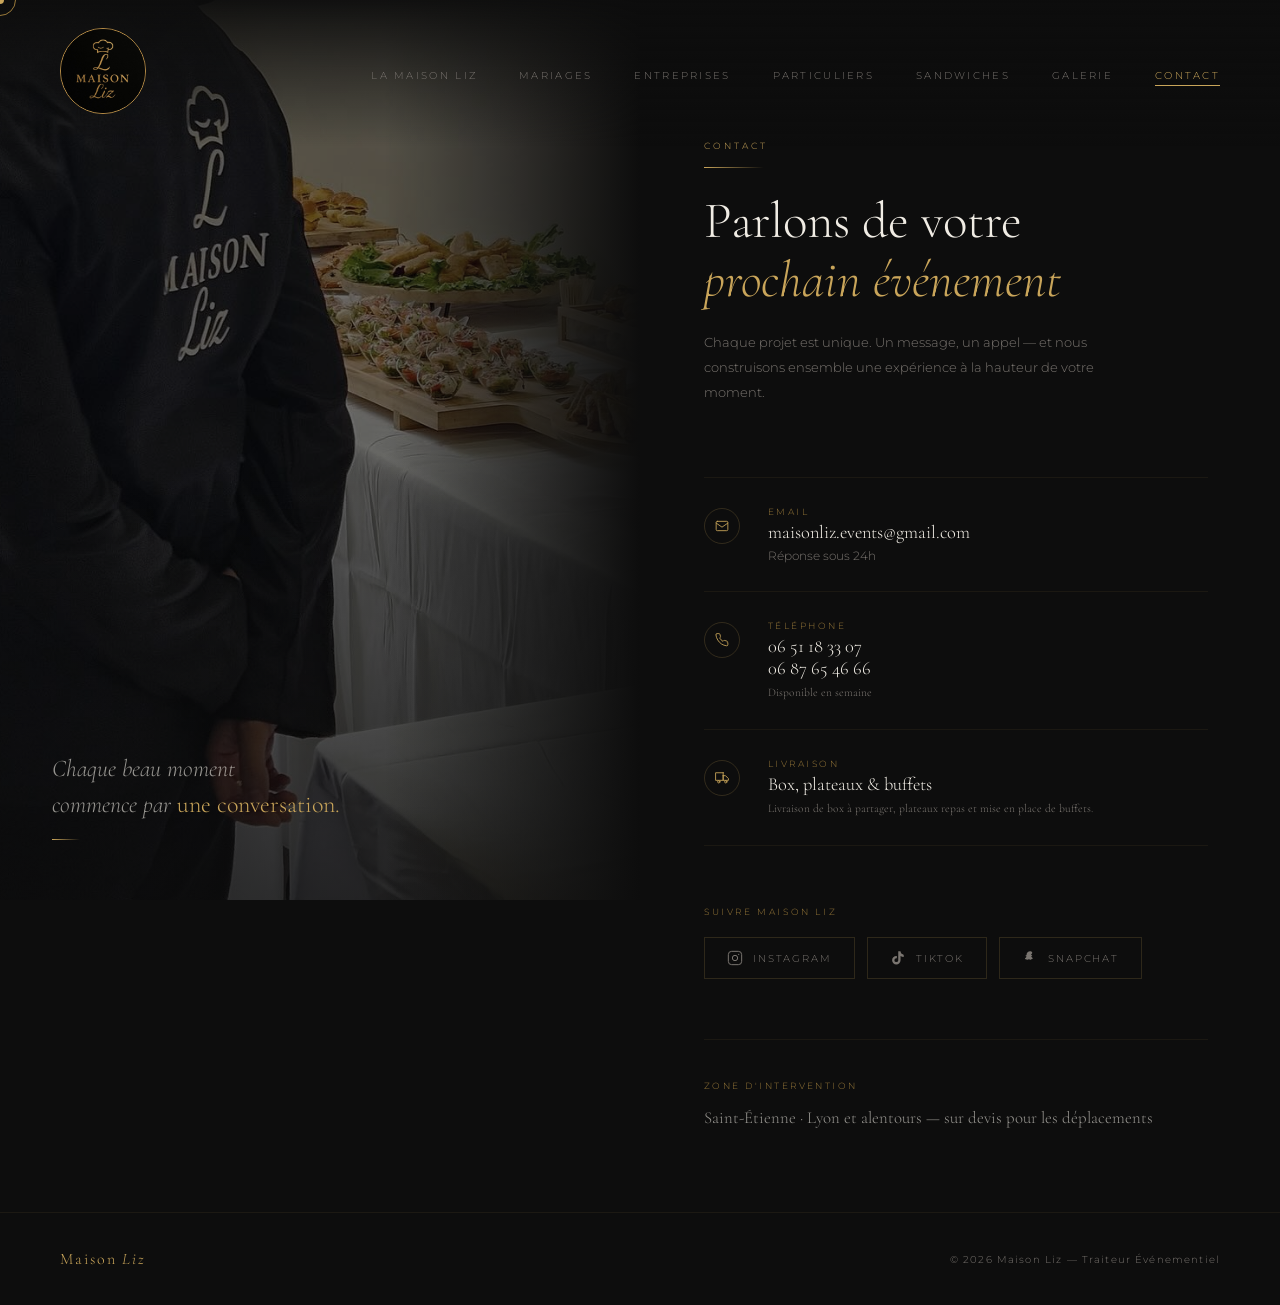
==== commit 16e095a9: "Add files via upload" ====
--- a/contact.html
+++ b/contact.html
@@ -203,8 +203,8 @@
       <li><a href="./mariages.html">Mariages</a></li>
       <li><a href="./entreprises.html">Entreprises</a></li>
       <li><a href="./particuliers.html">Particuliers</a></li>
+      <li><a href="./sandwich.html">Sandwiches</a></li>
       <li><a href="./galerie.html">Galerie</a></li>
-      <li><a href="./sandwich.html">Sandwiches</a></li>
       <li><a class="active" href="./contact.html">Contact</a></li>
     </ul>
     <button class="hamburger" id="hamburger" aria-label="Menu">
@@ -218,8 +218,8 @@
     <a onclick="closeMobile()" href="./mariages.html">Mariages</a>
     <a onclick="closeMobile()" href="./entreprises.html">Entreprises</a>
     <a onclick="closeMobile()" href="./particuliers.html">Particuliers</a>
+    <a onclick="closeMobile()" href="./sandwich.html">Sandwiches</a>
     <a onclick="closeMobile()" href="./galerie.html">Galerie</a>
-    <a onclick="closeMobile()" href="./sandwich.html">Sandwiches</a>
     <a class="active" onclick="closeMobile()" href="./contact.html">Contact</a>
   </div>
 
--- a/styles.css
+++ b/styles.css
@@ -1328,6 +1328,7 @@
 .mobile-menu.open a:nth-child(4) { transition-delay: 0.34s; }
 .mobile-menu.open a:nth-child(5) { transition-delay: 0.42s; }
 .mobile-menu.open a:nth-child(6) { transition-delay: 0.50s; }
+.mobile-menu.open a:nth-child(7) { transition-delay: 0.59s; }
 
 /* ─── RESPONSIVE ─── */
 @media (max-width: 1024px) {
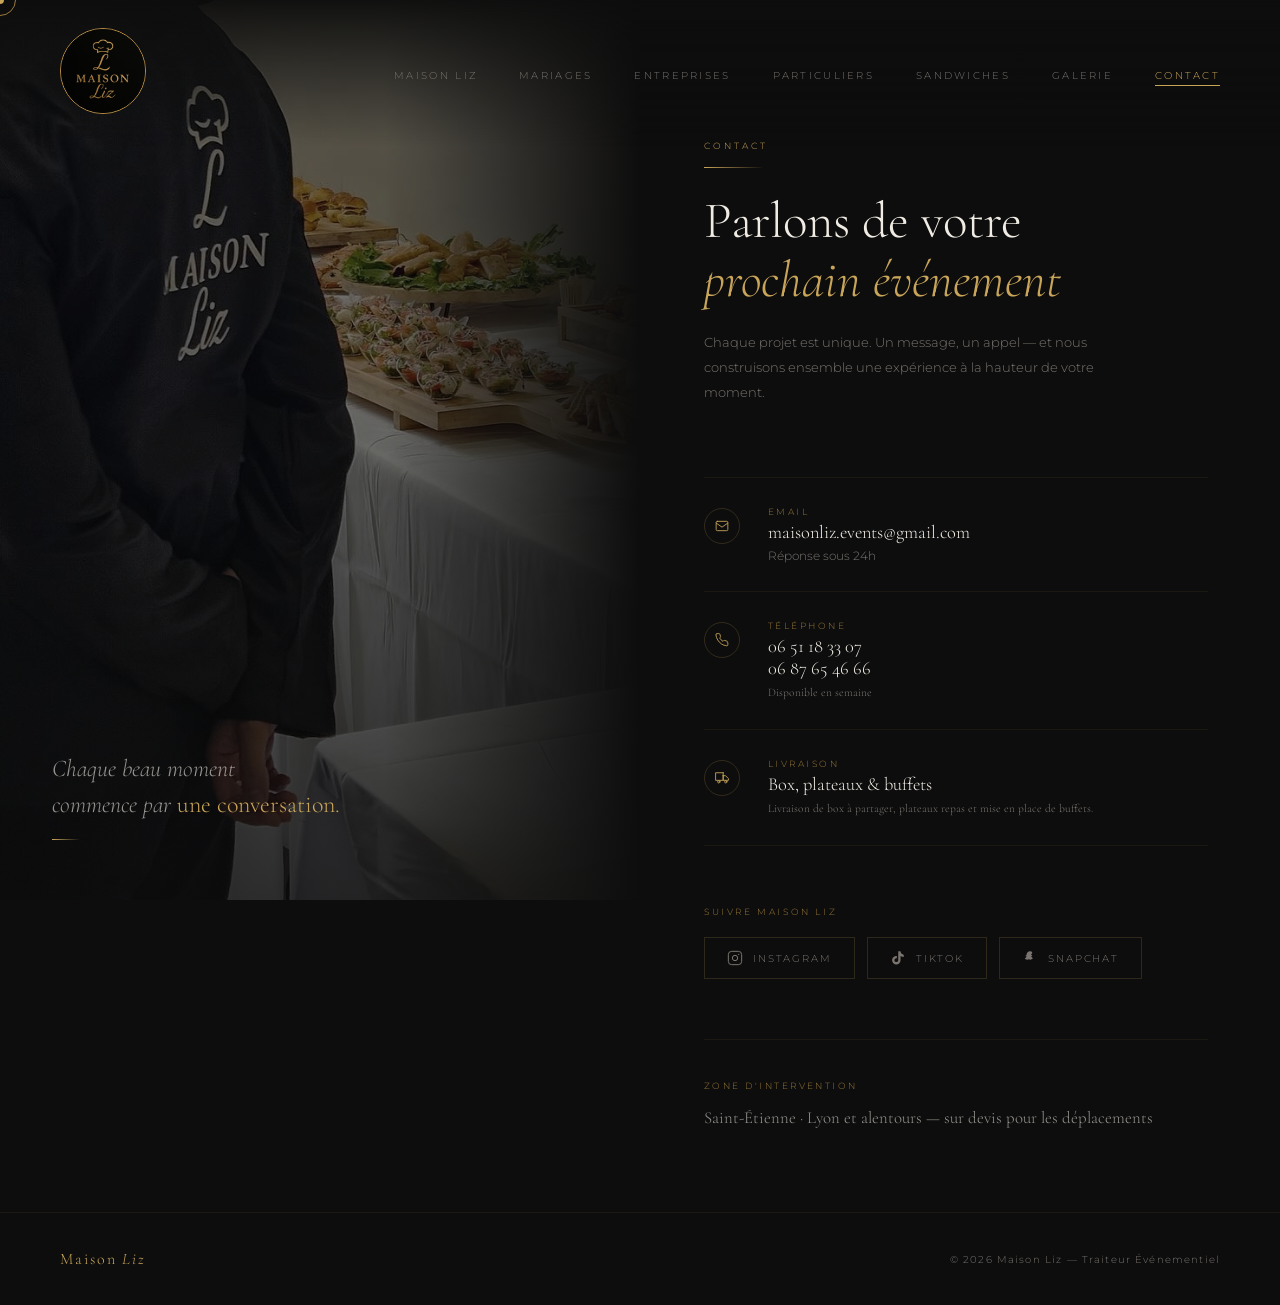
==== commit fcb44527: "Add files via upload" ====
--- a/contact.html
+++ b/contact.html
@@ -199,7 +199,7 @@
       <img src="./assets/logo.jpg" alt="Logo de Maison Liz">
     </a>
     <ul class="nav-links">
-      <li><a href="./index.html">La Maison Liz</a></li>
+      <li><a href="./index.html">Maison Liz</a></li>
       <li><a href="./mariages.html">Mariages</a></li>
       <li><a href="./entreprises.html">Entreprises</a></li>
       <li><a href="./particuliers.html">Particuliers</a></li>
@@ -214,7 +214,7 @@
 
   <!-- MOBILE MENU -->
   <div class="mobile-menu" id="mobile-menu">
-    <a onclick="closeMobile()" href="./index.html">La Maison Liz</a>
+    <a onclick="closeMobile()" href="./index.html">Maison Liz</a>
     <a onclick="closeMobile()" href="./mariages.html">Mariages</a>
     <a onclick="closeMobile()" href="./entreprises.html">Entreprises</a>
     <a onclick="closeMobile()" href="./particuliers.html">Particuliers</a>
--- a/styles.css
+++ b/styles.css
@@ -541,7 +541,7 @@
 
 .part-strip-photo {
   position: absolute; inset: 0;
-  background: url('./assets/img37.jpg') center / cover no-repeat;
+  background: url('./assets/img37.png') center top 65% / cover no-repeat;
   filter: brightness(.45) saturate(.8);
   transform: scale(1.05);
   transition: transform 10s ease, filter .6s;
@@ -678,7 +678,7 @@
 }
 .mariage-fullimg-photo {
   position: absolute; inset: 0;
-  background: url('./assets/mariages_2.jpg') center / cover no-repeat;
+  background: url('./assets/img38!.jpg') center / cover no-repeat;
   filter: brightness(.5) saturate(.8);
   transform: scale(1.05);
   transition: transform 10s ease;
@@ -1302,7 +1302,11 @@
   background: rgba(13,13,13,.98);
   z-index: 99;
   flex-direction: column;
-  align-items: center; justify-content: center; gap: 40px;
+  align-items: center;
+  justify-content: center;      /* keeps it centered when there's room */
+  gap: 40px;
+  padding: 80px 24px 40px;      /* top padding clears the navbar */
+  overflow-y: auto;             /* scrollable if links don't fit */
   opacity: 0;
   visibility: hidden;
   pointer-events: none;
@@ -1447,6 +1451,17 @@
     .social-btn { padding: 10px 16px; }
 }
 
+@media (max-height: 600px) {
+  .mobile-menu {
+    justify-content: flex-start;  /* anchor to top so scrolling works naturally */
+    gap: 24px;
+    padding-top: 90px;
+  }
+  .mobile-menu a {
+    font-size: 1.4rem;            /* slightly smaller to fit more links */
+  }
+}
+
 @media (hover: none) and (pointer: coarse) {
   .cursor, .cursor-ring { display: none !important; }
 }
